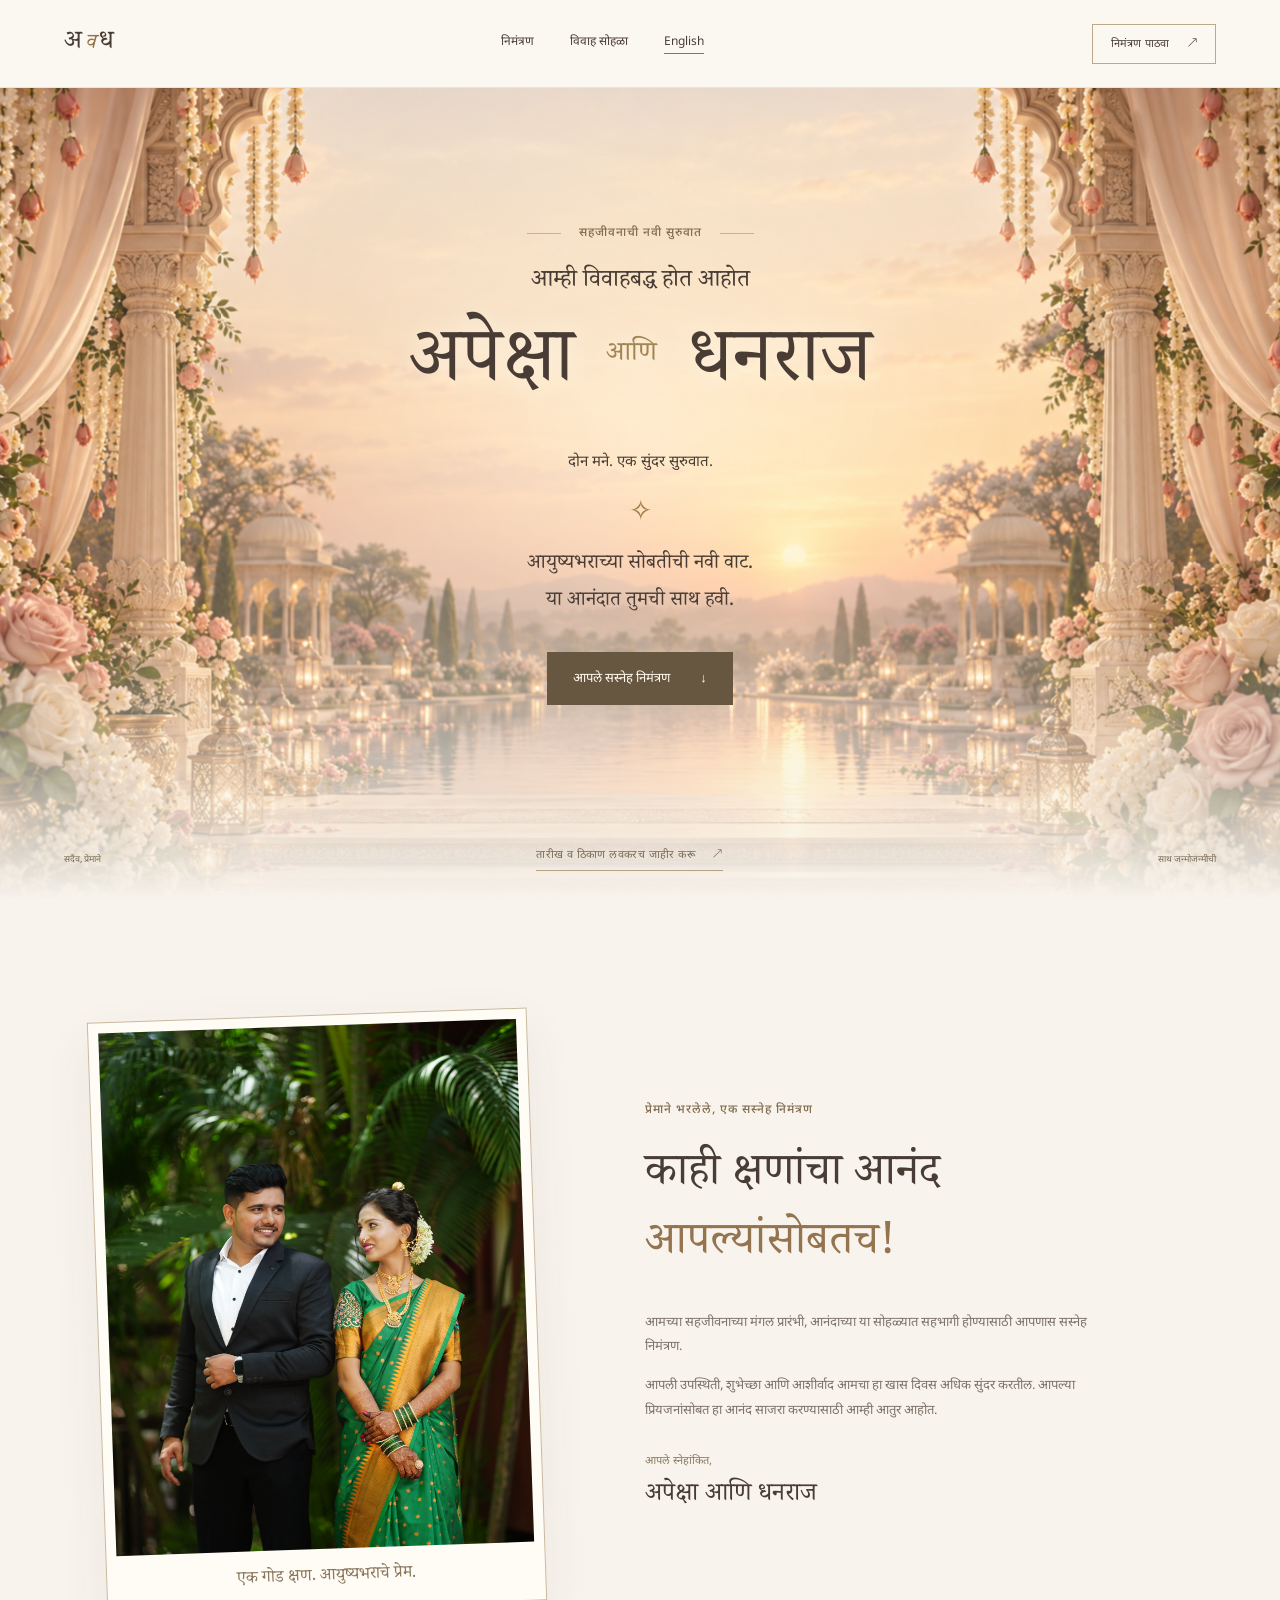
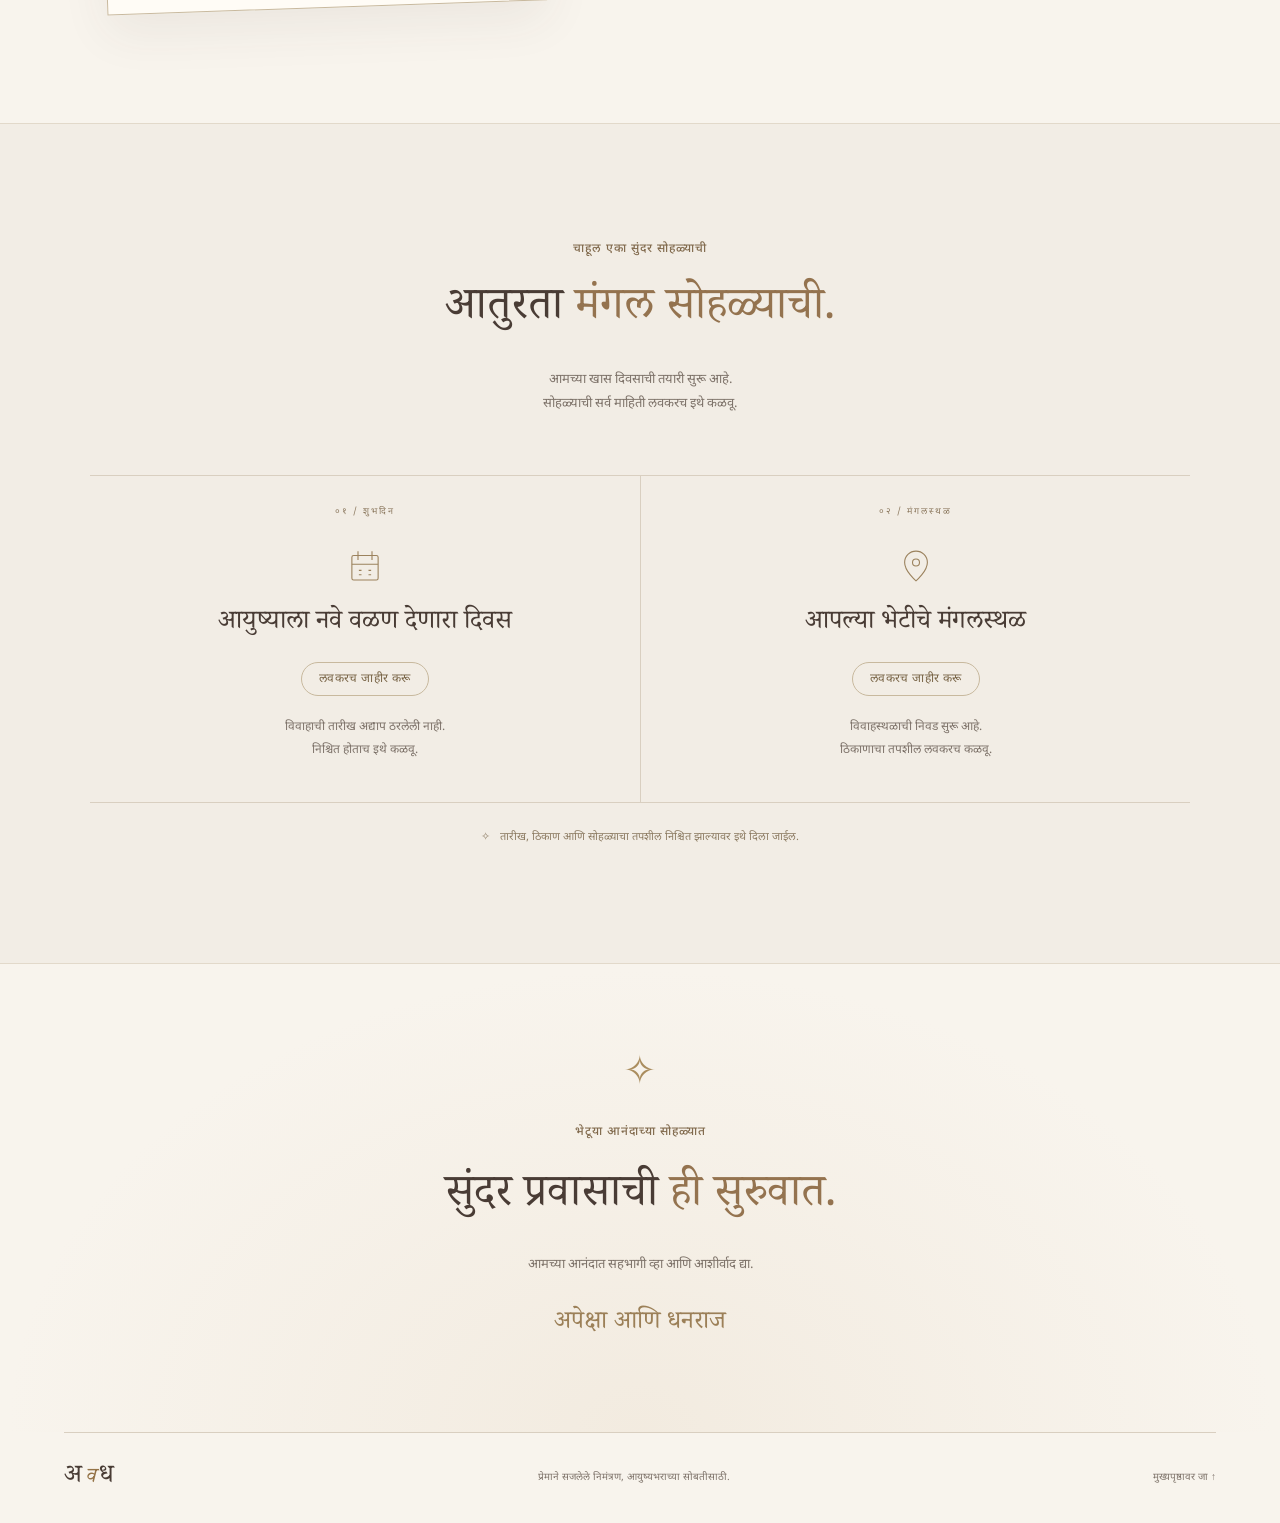
==== marathi.html @ e9253a12 "Add Marathi wedding invitation and language switching" ====
<!doctype html>
<html lang="mr">
<head>
  <meta charset="UTF-8">
  <meta name="viewport" content="width=device-width, initial-scale=1">
  <meta name="theme-color" content="#f7f2e9">
  <meta name="description" content="अपेक्षा आणि धनराज यांच्या विवाहाचे सस्नेह निमंत्रण. विवाहाची तारीख आणि ठिकाण लवकरच जाहीर करू.">
  <title>अपेक्षा आणि धनराज | शुभविवाह</title>
  <link rel="stylesheet" href="styles.css?v=marathi1">
  <script src="script.js?v=marathi1" defer></script>
</head>
<body>
  <header class="header">
    <a class="monogram" href="#home" aria-label="अपेक्षा आणि धनराज, मुख्यपृष्ठ">अ<span>व</span>ध</a>
    <nav aria-label="मुख्य पर्याय">
      <a href="#invitation">निमंत्रण</a>
      <a href="#celebration">विवाह सोहळा</a>
      <a class="language-link" href="index.html" lang="en" hreflang="en">English</a>
    </nav>
    <button class="share-button" id="share" type="button">निमंत्रण पाठवा <span aria-hidden="true">↗</span></button>
  </header>
  <main>
    <section class="hero" id="home" aria-labelledby="couple-names">
      <div class="hero-art" aria-hidden="true"></div>
      <div class="hero-wash" aria-hidden="true"></div>
      <div class="hero-copy">
        <p class="eyebrow"><span></span> सहजीवनाची नवी सुरुवात <span></span></p>
        <p class="intro">आम्ही विवाहबद्ध होत आहोत</p>
        <h1 id="couple-names">अपेक्षा <em>आणि</em> धनराज</h1>
        <p class="hero-message">दोन मने. एक सुंदर सुरुवात.</p>
        <div class="small-ornament" aria-hidden="true">✧</div>
        <p class="hero-note">आयुष्यभराच्या सोबतीची नवी वाट.<br>या आनंदात तुमची साथ हवी.</p>
        <a class="primary-button" href="#invitation">आपले सस्नेह निमंत्रण <span aria-hidden="true">↓</span></a>
      </div>
      <div class="hero-bottom">
        <span>सदैव, प्रेमाने</span>
        <a href="#celebration">तारीख व ठिकाण लवकरच जाहीर करू <span aria-hidden="true">↗</span></a>
        <span>साथ जन्मोजन्मीची</span>
      </div>
    </section>
    <section class="invitation section-pad" id="invitation" aria-labelledby="invitation-heading">
      <figure class="couple-photo"><img src="engagement-photo.jpg" alt="निसर्गाच्या सान्निध्यात साखरपुड्याच्या वेळी अपेक्षा आणि धनराज" width="6000" height="4000" loading="lazy" decoding="async"><figcaption>एक गोड क्षण. आयुष्यभराचे प्रेम.</figcaption></figure>
      <div class="invitation-copy">
        <p class="eyebrow">प्रेमाने भरलेले, एक सस्नेह निमंत्रण</p>
        <h2 id="invitation-heading">काही क्षणांचा आनंद<br><em>आपल्यांसोबतच!</em></h2>
        <p>आमच्या सहजीवनाच्या मंगल प्रारंभी, आनंदाच्या या सोहळ्यात सहभागी होण्यासाठी आपणास सस्नेह निमंत्रण.</p>
        <p>आपली उपस्थिती, शुभेच्छा आणि आशीर्वाद आमचा हा खास दिवस अधिक सुंदर करतील. आपल्या प्रियजनांसोबत हा आनंद साजरा करण्यासाठी आम्ही आतुर आहोत.</p>
        <p class="signature">आपले स्नेहांकित,<br><span>अपेक्षा आणि धनराज</span></p>
      </div>
    </section>
    <section class="celebration section-pad" id="celebration" aria-labelledby="celebration-heading">
      <p class="eyebrow">चाहूल एका सुंदर सोहळ्याची</p>
      <h2 id="celebration-heading">आतुरता <em>मंगल सोहळ्याची.</em></h2>
      <p class="section-lead">आमच्या खास दिवसाची तयारी सुरू आहे.<br>सोहळ्याची सर्व माहिती लवकरच इथे कळवू.</p>
      <div class="details">
        <article>
          <span class="detail-number">०१ / शुभदिन</span>
          <svg viewBox="0 0 48 48" fill="none" aria-hidden="true"><rect x="9" y="12" width="30" height="28" rx="2"/><path d="M16 7v10M32 7v10M9 22h30M17 29h3m8 0h3m-14 5h3m8 0h3"/></svg>
          <h3>आयुष्याला नवे वळण देणारा दिवस</h3>
          <span class="status">लवकरच जाहीर करू</span>
          <p>विवाहाची तारीख अद्याप ठरलेली नाही.<br>निश्चित होताच इथे कळवू.</p>
        </article>
        <article>
          <span class="detail-number">०२ / मंगलस्थळ</span>
          <svg viewBox="0 0 48 48" fill="none" aria-hidden="true"><path d="M37 20c0 10-13 21-13 21S11 30 11 20a13 13 0 1 1 26 0Z"/><circle cx="24" cy="20" r="4"/></svg>
          <h3>आपल्या भेटीचे मंगलस्थळ</h3>
          <span class="status">लवकरच जाहीर करू</span>
          <p>विवाहस्थळाची निवड सुरू आहे.<br>ठिकाणाचा तपशील लवकरच कळवू.</p>
        </article>
      </div>
      <p class="details-note"><span aria-hidden="true">✧</span> तारीख, ठिकाण आणि सोहळ्याचा तपशील निश्चित झाल्यावर इथे दिला जाईल.</p>
    </section>
    <section class="closing" aria-labelledby="closing-heading">
      <div aria-hidden="true" class="closing-ornament">✧</div>
      <p class="eyebrow">भेटूया आनंदाच्या सोहळ्यात</p>
      <h2 id="closing-heading">सुंदर प्रवासाची <em>ही सुरुवात.</em></h2>
      <p>आमच्या आनंदात सहभागी व्हा आणि आशीर्वाद द्या.</p>
      <span class="closing-names">अपेक्षा आणि धनराज</span>
    </section>
  </main>
  <footer><a class="monogram" href="#home" aria-label="वर जा">अ<span>व</span>ध</a><p>प्रेमाने सजलेले निमंत्रण, आयुष्यभराच्या सोबतीसाठी.</p><a href="#home">मुख्यपृष्ठावर जा ↑</a></footer>
  <div id="toast" class="toast" role="status" aria-live="polite"></div>
  <dialog id="share-dialog">
    <form method="dialog"><button class="dialog-close" aria-label="निमंत्रण पाठवण्याचा पर्याय बंद करा">×</button></form>
    <p class="eyebrow">आनंद वाटूया आपल्यांसोबत</p>
    <h2>आमच्या विवाहाचे निमंत्रण</h2>
    <p>आमच्या निमंत्रणाची लिंक कॉपी करा आणि हा आनंद आपल्या प्रियजनांसोबत वाटा.</p>
    <label for="share-url">निमंत्रणाची लिंक</label>
    <input id="share-url" readonly>
    <button id="copy-link" class="primary-button" type="button">निमंत्रणाची लिंक कॉपी करा</button>
    <p id="copy-status" role="status"></p>
  </dialog>
</body>
</html>
---- styles.css ----
@import url('https://fonts.googleapis.com/css2?family=Noto+Sans+Devanagari:wght@400;500;600&family=Noto+Serif+Devanagari:wght@400;500;600&display=swap');
@import url('https://fonts.googleapis.com/css2?family=Cormorant+Garamond:ital,wght@0,400;0,500;0,600;1,400;1,500&family=DM+Sans:wght@400;500;600&display=swap');
:root{--paper:#f8f4ed;--ink:#493c35;--muted:#7e736a;--gold:#947347;--line:#d9cfc0;--serif:"Cormorant Garamond",Georgia,serif;--sans:"DM Sans",Arial,sans-serif}
*{box-sizing:border-box}html{scroll-behavior:smooth;scroll-padding-top:80px}body{margin:0;background:var(--paper);color:var(--ink);font-family:var(--sans);font-size:14px}a{color:inherit;text-decoration:none}button,input{font:inherit}button,a{-webkit-tap-highlight-color:transparent}a:focus-visible,button:focus-visible,input:focus-visible{outline:2px solid var(--gold);outline-offset:6px}button{cursor:pointer}h1,h2,h3,p{margin:0}h1,h2,h3{font-family:var(--serif);font-weight:400}h2{font-size:clamp(40px,4.5vw,66px);line-height:1.04;letter-spacing:-1.5px}h2 em{font-weight:400;color:#94734f}.header{height:88px;padding:0 5%;display:flex;align-items:center;justify-content:space-between;border-bottom:1px solid #d5c5ae66;background:#fbf8f1}.monogram{font-family:var(--serif);font-size:30px;letter-spacing:-2px;white-space:nowrap}.monogram span{font-size:21px;padding:0 3px;color:var(--gold);font-style:italic}.header nav{display:flex;gap:36px;font-size:12px}.header nav a:hover,footer>a:last-child:hover{color:var(--gold)}.share-button{border:1px solid #bca98b;background:transparent;color:var(--ink);padding:12px 18px;font-size:11px;letter-spacing:.25px}.share-button span{margin-left:15px}.hero{min-height:720px;height:calc(100svh - 88px);max-height:1050px;position:relative;isolation:isolate;overflow:hidden;display:flex;align-items:center;justify-content:center;text-align:center}.hero-art{position:absolute;inset:-18px;background:#e9dfcc url("wedding-garden.png") center 53%/cover no-repeat;z-index:-3;transform:translate3d(var(--move-x,0px),var(--move-y,0px),0) scale(1.025);transition:transform 1.2s ease-out;will-change:transform}.hero-wash{position:absolute;inset:0;background:linear-gradient(180deg,#fff9e916 0%,#fff8e120 65%,#f8f4ed 100%),radial-gradient(ellipse at 50% 43%,#fff8e8a8 0%,#fff6e03b 40%,transparent 67%);z-index:-2}.hero-copy{position:relative;padding:20px 24px 95px;animation:arrive 1.6s both}.eyebrow{font-size:10px;letter-spacing:2.7px;font-weight:500;line-height:1.8;color:#816a4d}.hero .eyebrow{display:flex;align-items:center;justify-content:center;gap:18px}.hero .eyebrow span{width:34px;height:1px;background:#9c805f80}.intro{font-family:var(--serif);font-size:26px;font-style:italic;margin:30px 0 8px}.hero h1{font-size:clamp(66px,7.3vw,112px);line-height:1.05;letter-spacing:-4px;text-shadow:0 2px 25px #fff7e9}.hero h1 em{display:inline-block;font-size:.68em;color:#a28455;margin:0 5px;font-weight:400;vertical-align:8%}.hero-message{font-size:13px;letter-spacing:1.6px;margin-top:25px}.small-ornament{font-size:28px;color:#9c7b45;margin:22px 0 16px}.hero-note{font-family:var(--serif);font-size:22px;line-height:1.4}.primary-button{display:inline-flex;align-items:center;justify-content:center;gap:30px;background:#675640;color:#fffaf0;padding:17px 25px;margin-top:31px;border:1px solid #675640;font-size:11px;letter-spacing:1px;transition:background .2s,transform .2s}.primary-button:hover{background:#4d402f;transform:translateY(-2px)}.hero-bottom{position:absolute;bottom:29px;left:5%;right:5%;display:flex;align-items:center;justify-content:space-between;font-size:9px;letter-spacing:1.8px;color:#7c6c58}.hero-bottom>a{letter-spacing:.4px;font-size:11px;border-bottom:1px solid #b5a386;padding-bottom:8px}.hero-bottom>a span{margin-left:14px}.section-pad{padding:115px max(7%,calc((100vw - 1160px)/2))}.invitation{display:grid;grid-template-columns:1fr 1.2fr;gap:100px;align-items:center}.invitation-side{border:1px solid #b6a27c70;border-radius:200px 200px 4px 4px;position:relative;min-height:385px;max-width:360px;width:100%;display:flex;align-items:center;justify-content:center;font-family:var(--serif);font-size:130px;color:#a38455;background:radial-gradient(ellipse,#e9dfcd77,transparent 70%);box-shadow:inset 0 0 0 10px var(--paper),inset 0 0 0 11px #b6a27c40;transform:rotate(-4deg)}.invitation-side i{font-size:70px;margin:35px -7px 0;color:#c1a887}.invitation-side span:last-child{margin-top:85px}.invitation-copy h2{margin:21px 0 29px}.invitation-copy>p:not(.eyebrow):not(.signature){max-width:470px;font-size:13px;line-height:1.9;color:var(--muted);margin-top:14px}.signature{margin-top:27px;color:#8b785e;font-size:11px;line-height:2}.signature span{font-family:var(--serif);font-size:26px;font-style:italic;color:var(--ink)}.celebration{text-align:center;background:#eee8dd80;border-top:1px solid #e2d9ca;border-bottom:1px solid #e2d9ca}.celebration h2{margin:17px 0 21px}.section-lead{font-size:13px;line-height:1.9;color:var(--muted)}.details{display:grid;grid-template-columns:1fr 1fr;margin-top:58px;border-top:1px solid var(--line);border-bottom:1px solid var(--line)}.details article{padding:30px 20px 40px}.details article+article{border-left:1px solid var(--line)}.detail-number{display:block;font-size:9px;letter-spacing:2px;color:#8d7a60}.details svg{display:block;width:42px;height:42px;stroke:#9b825d;stroke-width:1.25;margin:27px auto 17px}.details h3{font-size:34px}.status{display:inline-block;border:1px solid #c8b99e;border-radius:30px;padding:8px 17px;margin:18px 0 20px;font-size:10px;letter-spacing:.4px;color:#786446}.details article p{font-size:12px;line-height:1.9;color:var(--muted)}.details-note{font-size:11px;line-height:1.8;color:#8e7d64;margin-top:25px}.details-note span{margin-right:7px}.closing{padding:83px 24px 88px;text-align:center;background:radial-gradient(ellipse at 50% 100%,#e7d9c555,transparent 70%)}.closing-ornament{font-size:40px;color:#aa8d5e;margin-bottom:22px}.closing h2{margin:21px 0 22px}.closing>p:not(.eyebrow){color:var(--muted);font-size:13px}.closing-names{display:block;font-family:var(--serif);font-size:32px;font-style:italic;color:#9c8058;margin-top:32px}footer{margin:0 5%;padding:25px 0;border-top:1px solid var(--line);display:flex;align-items:center;justify-content:space-between}footer p,footer>a:last-child{font-size:10px;color:var(--muted)}.toast{position:fixed;bottom:25px;left:50%;transform:translate(-50%,20px);opacity:0;pointer-events:none;padding:14px 22px;background:var(--ink);color:var(--paper);transition:.3s;z-index:5}.toast.visible{opacity:1;transform:translate(-50%,0)}dialog{width:calc(100% - 40px);max-width:480px;border:1px solid var(--line);padding:45px 35px;background:var(--paper);color:var(--ink);box-shadow:0 25px 100px #241b2833}dialog::backdrop{background:#31282188;backdrop-filter:blur(5px)}dialog h2{font-size:36px;margin:15px 0}dialog p:not(.eyebrow){font-size:12px;line-height:1.8;color:var(--muted)}dialog label{display:block;margin:25px 0 8px;font-size:11px}dialog input{padding:12px;width:100%;border:1px solid var(--line);background:#fffaf3;color:var(--ink);font-size:12px}dialog .primary-button{margin:15px 0}.dialog-close{position:absolute;top:10px;right:14px;font-size:26px;background:none;border:0;color:var(--ink)}@keyframes arrive{from{opacity:0;transform:translateY(16px)}to{opacity:1;transform:translateY(0)}}@media(min-width:1600px){.hero h1{font-size:120px}}
@media(max-width:800px){.header{height:74px;padding:0 6%}.header nav{gap:18px;font-size:10px}.share-button{padding:10px;font-size:10px}.share-button span{margin-left:5px}.hero{min-height:710px;height:calc(100svh - 74px)}.hero-art{background-position:50% 50%}.hero-copy{padding-bottom:80px}.hero h1{font-size:75px;letter-spacing:-2.5px;max-width:420px}.hero h1 em{display:block;font-size:42px;line-height:1.05;margin:5px 0}.hero .eyebrow{font-size:9px;letter-spacing:2px}.intro{font-size:23px;margin-top:25px}.hero-message{font-size:11px;letter-spacing:1px;margin-top:20px}.small-ornament{margin:17px 0 10px}.hero-note{font-size:20px}.hero-bottom{justify-content:center}.hero-bottom>span{display:none}.section-pad{padding:75px 8%}.invitation{gap:42px;grid-template-columns:.8fr 1.2fr}.invitation-side{font-size:85px;min-height:290px}.invitation-side i{font-size:45px}.invitation-copy h2{font-size:42px}.details h3{font-size:29px}}
@media(max-width:540px){.header nav a:first-child{display:none}.header nav{margin-left:auto;margin-right:20px}.share-button{font-size:0;border:0;padding:10px}.share-button span{font-size:22px;margin:0}.hero{min-height:745px;max-height:900px}.hero-copy{padding:10px 18px 75px}.hero h1{font-size:78px}.hero-art{background-position:center;background-size:auto 100%}.hero-wash{background:radial-gradient(ellipse at center,#fff8e8c9 10%,#fff6e066 55%,transparent 90%),linear-gradient(0deg,var(--paper),transparent 30%)}.hero .eyebrow span{width:18px}.hero .eyebrow{gap:9px;font-size:8px;letter-spacing:2px}.intro{margin-top:26px}.invitation{grid-template-columns:1fr;text-align:center;gap:40px}.invitation-side{min-height:230px;max-width:210px;margin:auto;font-size:85px}.invitation-side span:last-child{margin-top:55px}.invitation-copy h2{font-size:45px}.invitation-copy>p:not(.eyebrow):not(.signature){margin-left:auto;margin-right:auto}.details{grid-template-columns:1fr;margin-top:35px}.details article+article{border-left:0;border-top:1px solid var(--line)}.details article{padding:27px 0 35px}.details-note{font-size:10px}.celebration h2,.closing h2{font-size:44px}.closing{padding:65px 7%}footer{flex-wrap:wrap;gap:20px;justify-content:center;text-align:center}footer .monogram{display:none}footer>a:last-child{width:100%}}
@media(prefers-reduced-motion:reduce){html{scroll-behavior:auto}*,*::before,*::after{animation:none!important;transition:none!important}.hero-art{transform:none;will-change:auto}}


.couple-photo{margin:0;width:100%;max-width:440px;justify-self:center;padding:10px;border:1px solid #c8b99e;background:#fffcf6;box-shadow:0 18px 50px #493c3512;transform:rotate(-2deg)}.couple-photo img{display:block;width:100%;height:auto;aspect-ratio:4/5;object-fit:cover;object-position:50% 50%}.couple-photo figcaption{font-family:var(--serif);font-style:italic;font-size:19px;text-align:center;padding:15px 4px 6px;color:#8b785e}@media(max-width:800px){.invitation{gap:40px;grid-template-columns:1fr 1.1fr}}@media(max-width:640px){.invitation{grid-template-columns:1fr;text-align:center}.couple-photo{max-width:420px}.invitation-copy>p{margin-left:auto;margin-right:auto}}

.language-link{border-bottom:1px solid var(--gold);padding-bottom:3px;white-space:nowrap}html[lang="mr"]{--serif:"Noto Serif Devanagari",serif;--sans:"Noto Sans Devanagari",sans-serif}html[lang="mr"] h1,html[lang="mr"] h2,html[lang="mr"] h3{letter-spacing:0;line-height:1.55}html[lang="mr"] em,html[lang="mr"] .intro,html[lang="mr"] .signature span,html[lang="mr"] .closing-names,html[lang="mr"] .couple-photo figcaption{font-style:normal}html[lang="mr"] .eyebrow{letter-spacing:1px;font-size:12px}html[lang="mr"] .hero h1{font-size:clamp(48px,6vw,88px)}html[lang="mr"] .hero h1 em{font-size:.35em;vertical-align:middle;margin:0 12px}html[lang="mr"] .hero-copy{padding-top:35px}html[lang="mr"] .hero-note{font-size:20px;line-height:1.85}html[lang="mr"] .hero-message{letter-spacing:0;font-size:15px}html[lang="mr"] .intro{font-size:24px;margin-top:20px}html[lang="mr"] h2{font-size:clamp(30px,3.5vw,49px)}html[lang="mr"] .details h3{font-size:26px}html[lang="mr"] .signature span,html[lang="mr"] .closing-names{font-size:25px}html[lang="mr"] .couple-photo figcaption{font-size:17px}html[lang="mr"] .primary-button{font-size:13px;letter-spacing:0}html[lang="mr"] .monogram{font-size:26px;letter-spacing:0}html[lang="mr"] .hero-bottom{letter-spacing:0}html[lang="mr"] .status{font-size:12px}html[lang="mr"] dialog h2{font-size:28px}@media(max-width:800px){html[lang="mr"] .hero h1{font-size:58px}html[lang="mr"] .hero h1 em{font-size:23px;line-height:1.5;margin:0}html[lang="mr"] .hero{min-height:790px}html[lang="mr"] .hero-copy{padding-bottom:75px}}@media(max-width:540px){.header nav{gap:16px;margin-right:10px}.header nav .language-link{display:inline-block}html[lang="mr"] .hero h1{font-size:54px}html[lang="mr"] .hero .eyebrow{font-size:10px;letter-spacing:0}html[lang="mr"] .intro{font-size:20px}html[lang="mr"] .hero-note{font-size:18px}html[lang="mr"] .header nav{font-size:11px}html[lang="mr"] .hero-bottom>a{font-size:11px}html[lang="mr"] .invitation-copy h2{font-size:32px}html[lang="mr"] .details h3{font-size:24px}}
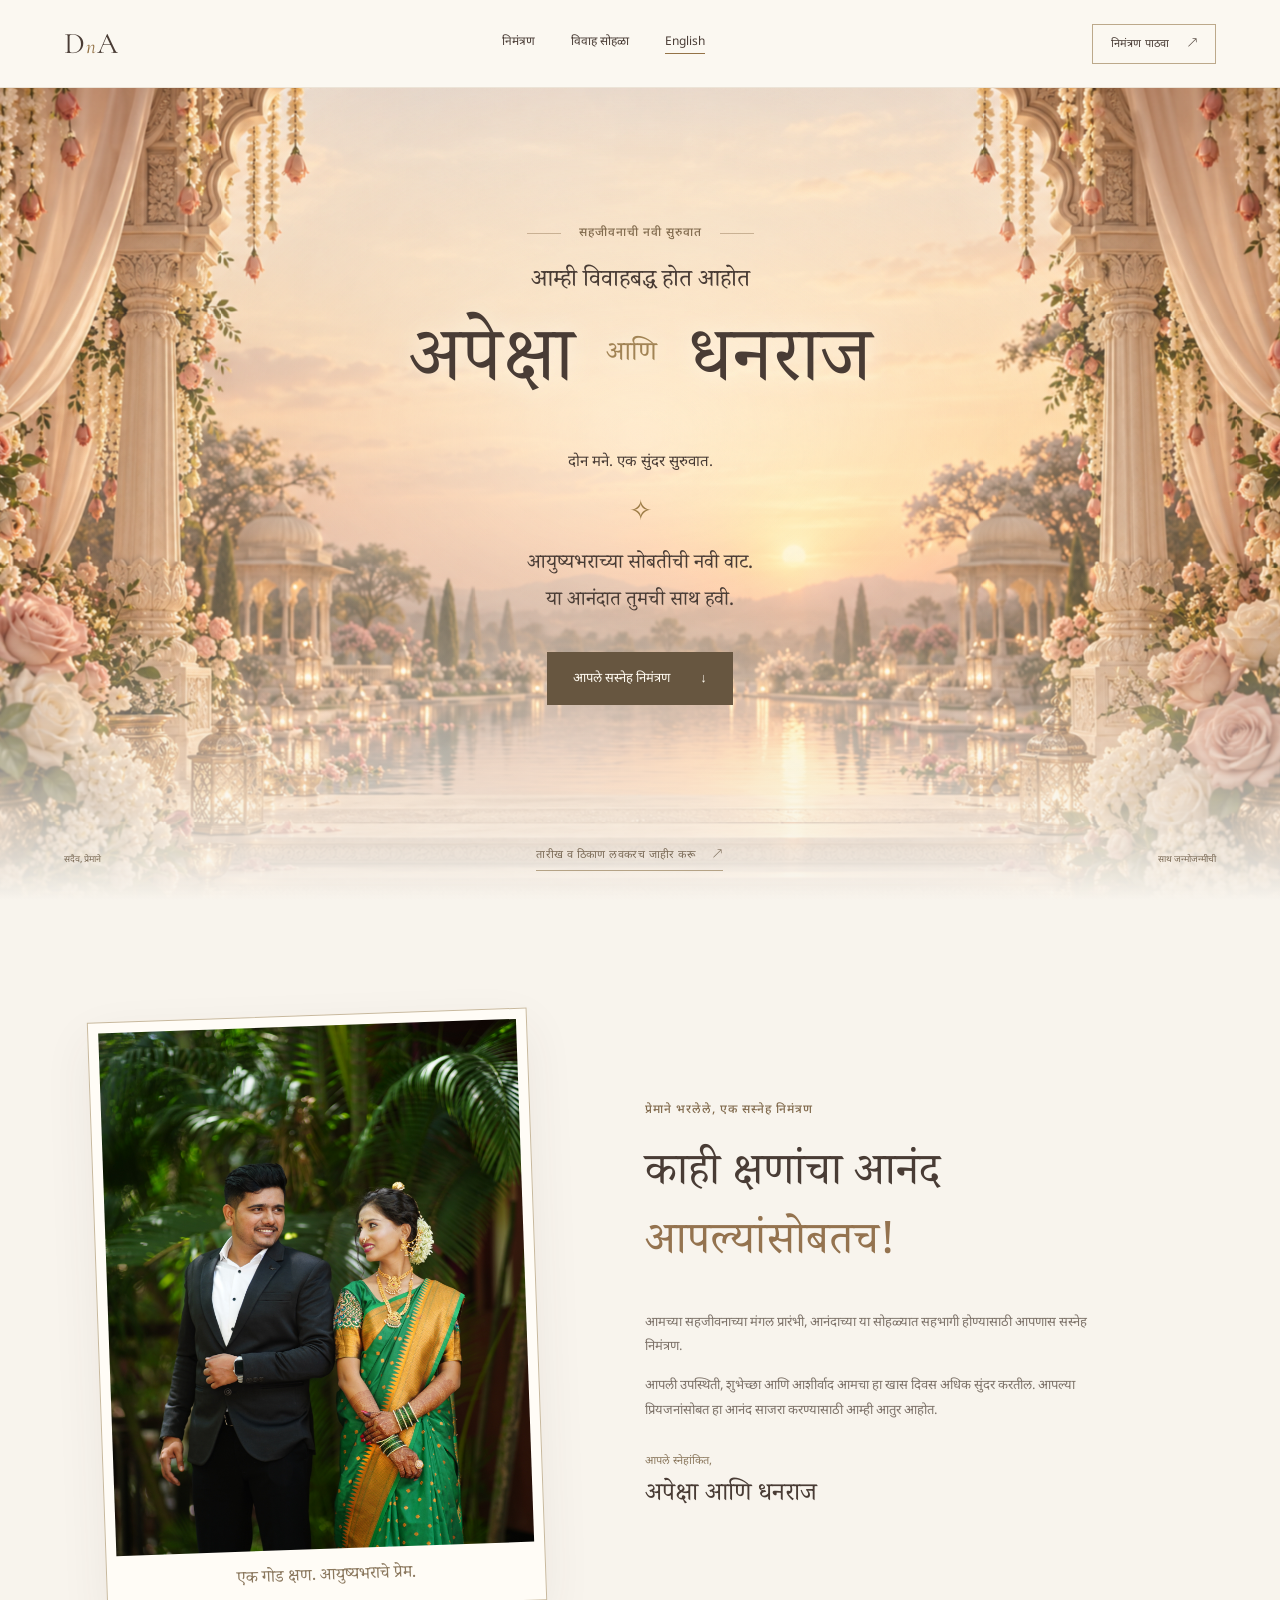
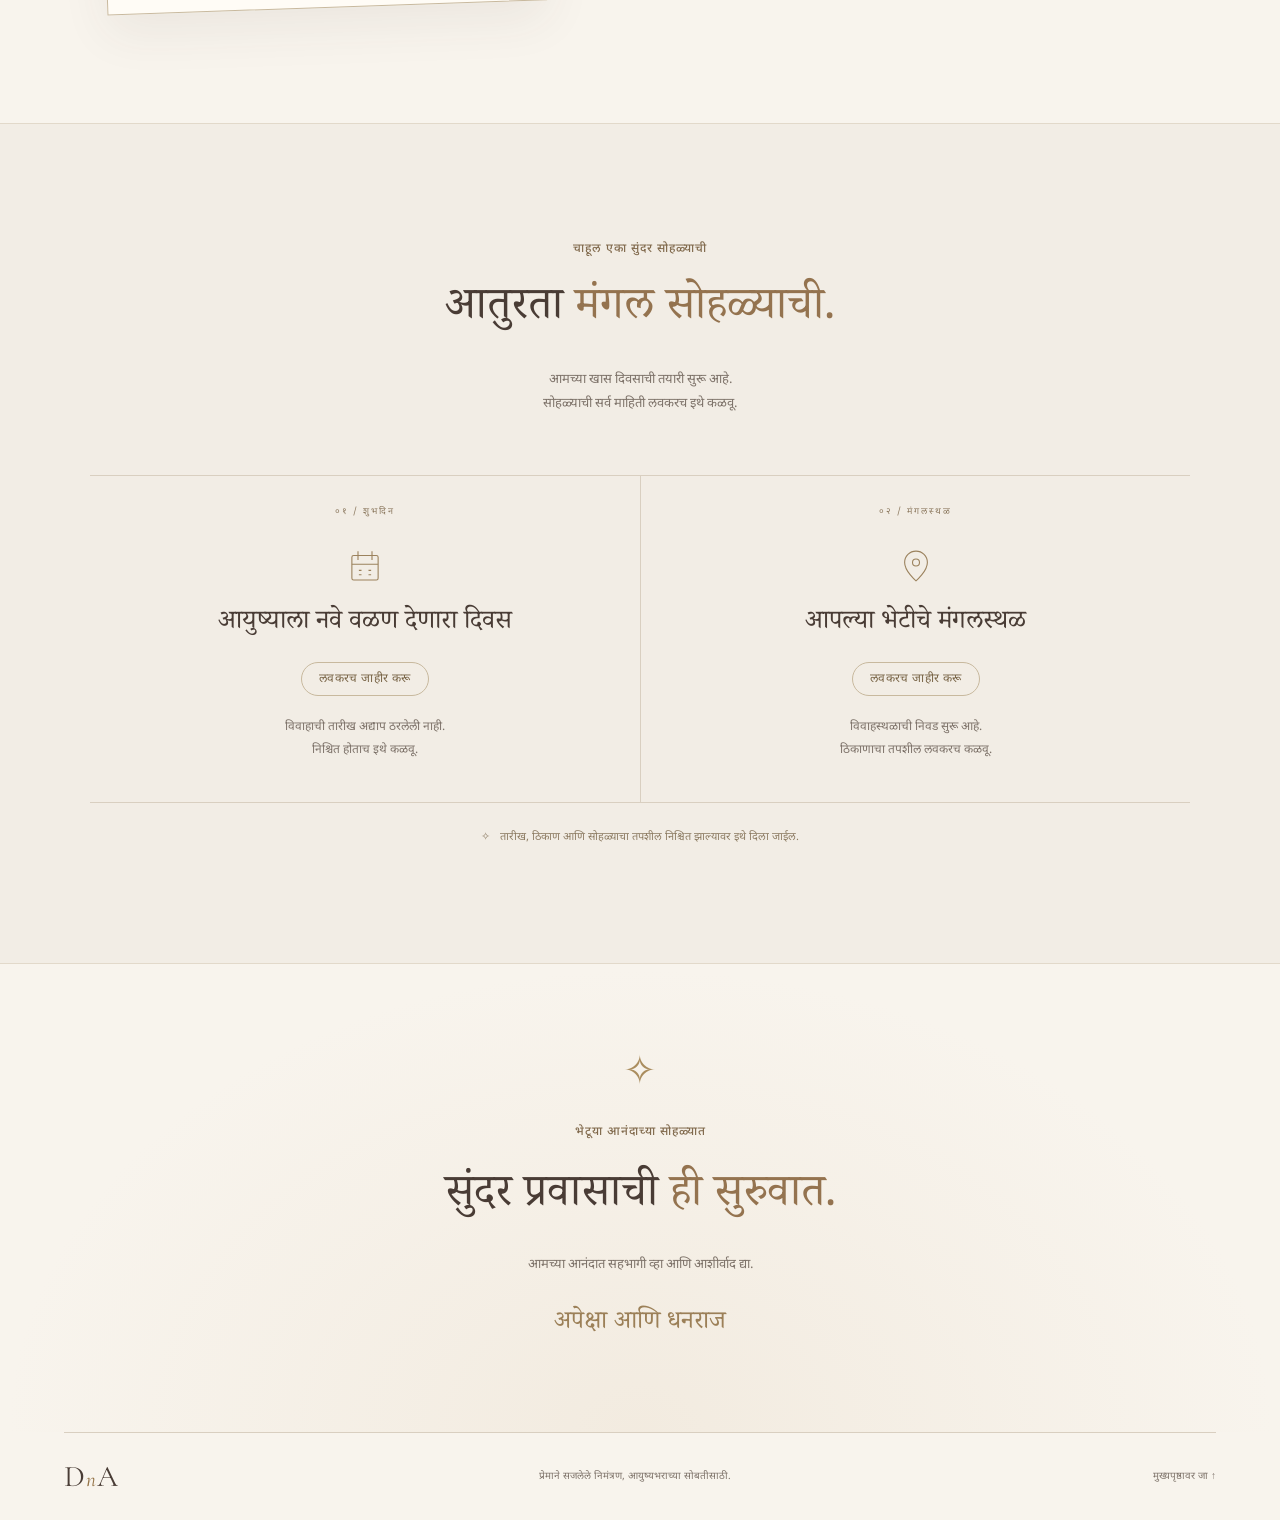
==== commit c6f3bea9: "Keep DnA logo unchanged across English and Marathi invitations" ====
--- a/marathi.html
+++ b/marathi.html
@@ -6,12 +6,12 @@
   <meta name="theme-color" content="#f7f2e9">
   <meta name="description" content="अपेक्षा आणि धनराज यांच्या विवाहाचे सस्नेह निमंत्रण. विवाहाची तारीख आणि ठिकाण लवकरच जाहीर करू.">
   <title>अपेक्षा आणि धनराज | शुभविवाह</title>
-  <link rel="stylesheet" href="styles.css?v=marathi1">
+  <link rel="stylesheet" href="styles.css?v=dna1">
   <script src="script.js?v=marathi1" defer></script>
 </head>
 <body>
   <header class="header">
-    <a class="monogram" href="#home" aria-label="अपेक्षा आणि धनराज, मुख्यपृष्ठ">अ<span>व</span>ध</a>
+    <a class="monogram" href="#home" aria-label="अपेक्षा आणि धनराज, मुख्यपृष्ठ">D<span>n</span>A</a>
     <nav aria-label="मुख्य पर्याय">
       <a href="#invitation">निमंत्रण</a>
       <a href="#celebration">विवाह सोहळा</a>
@@ -78,7 +78,7 @@
       <span class="closing-names">अपेक्षा आणि धनराज</span>
     </section>
   </main>
-  <footer><a class="monogram" href="#home" aria-label="वर जा">अ<span>व</span>ध</a><p>प्रेमाने सजलेले निमंत्रण, आयुष्यभराच्या सोबतीसाठी.</p><a href="#home">मुख्यपृष्ठावर जा ↑</a></footer>
+  <footer><a class="monogram" href="#home" aria-label="वर जा">D<span>n</span>A</a><p>प्रेमाने सजलेले निमंत्रण, आयुष्यभराच्या सोबतीसाठी.</p><a href="#home">मुख्यपृष्ठावर जा ↑</a></footer>
   <div id="toast" class="toast" role="status" aria-live="polite"></div>
   <dialog id="share-dialog">
     <form method="dialog"><button class="dialog-close" aria-label="निमंत्रण पाठवण्याचा पर्याय बंद करा">×</button></form>
@@ -93,3 +93,4 @@
 </body>
 </html>
 
+
--- a/styles.css
+++ b/styles.css
@@ -1,7 +1,7 @@
 @import url('https://fonts.googleapis.com/css2?family=Noto+Sans+Devanagari:wght@400;500;600&family=Noto+Serif+Devanagari:wght@400;500;600&display=swap');
 @import url('https://fonts.googleapis.com/css2?family=Cormorant+Garamond:ital,wght@0,400;0,500;0,600;1,400;1,500&family=DM+Sans:wght@400;500;600&display=swap');
 :root{--paper:#f8f4ed;--ink:#493c35;--muted:#7e736a;--gold:#947347;--line:#d9cfc0;--serif:"Cormorant Garamond",Georgia,serif;--sans:"DM Sans",Arial,sans-serif}
-*{box-sizing:border-box}html{scroll-behavior:smooth;scroll-padding-top:80px}body{margin:0;background:var(--paper);color:var(--ink);font-family:var(--sans);font-size:14px}a{color:inherit;text-decoration:none}button,input{font:inherit}button,a{-webkit-tap-highlight-color:transparent}a:focus-visible,button:focus-visible,input:focus-visible{outline:2px solid var(--gold);outline-offset:6px}button{cursor:pointer}h1,h2,h3,p{margin:0}h1,h2,h3{font-family:var(--serif);font-weight:400}h2{font-size:clamp(40px,4.5vw,66px);line-height:1.04;letter-spacing:-1.5px}h2 em{font-weight:400;color:#94734f}.header{height:88px;padding:0 5%;display:flex;align-items:center;justify-content:space-between;border-bottom:1px solid #d5c5ae66;background:#fbf8f1}.monogram{font-family:var(--serif);font-size:30px;letter-spacing:-2px;white-space:nowrap}.monogram span{font-size:21px;padding:0 3px;color:var(--gold);font-style:italic}.header nav{display:flex;gap:36px;font-size:12px}.header nav a:hover,footer>a:last-child:hover{color:var(--gold)}.share-button{border:1px solid #bca98b;background:transparent;color:var(--ink);padding:12px 18px;font-size:11px;letter-spacing:.25px}.share-button span{margin-left:15px}.hero{min-height:720px;height:calc(100svh - 88px);max-height:1050px;position:relative;isolation:isolate;overflow:hidden;display:flex;align-items:center;justify-content:center;text-align:center}.hero-art{position:absolute;inset:-18px;background:#e9dfcc url("wedding-garden.png") center 53%/cover no-repeat;z-index:-3;transform:translate3d(var(--move-x,0px),var(--move-y,0px),0) scale(1.025);transition:transform 1.2s ease-out;will-change:transform}.hero-wash{position:absolute;inset:0;background:linear-gradient(180deg,#fff9e916 0%,#fff8e120 65%,#f8f4ed 100%),radial-gradient(ellipse at 50% 43%,#fff8e8a8 0%,#fff6e03b 40%,transparent 67%);z-index:-2}.hero-copy{position:relative;padding:20px 24px 95px;animation:arrive 1.6s both}.eyebrow{font-size:10px;letter-spacing:2.7px;font-weight:500;line-height:1.8;color:#816a4d}.hero .eyebrow{display:flex;align-items:center;justify-content:center;gap:18px}.hero .eyebrow span{width:34px;height:1px;background:#9c805f80}.intro{font-family:var(--serif);font-size:26px;font-style:italic;margin:30px 0 8px}.hero h1{font-size:clamp(66px,7.3vw,112px);line-height:1.05;letter-spacing:-4px;text-shadow:0 2px 25px #fff7e9}.hero h1 em{display:inline-block;font-size:.68em;color:#a28455;margin:0 5px;font-weight:400;vertical-align:8%}.hero-message{font-size:13px;letter-spacing:1.6px;margin-top:25px}.small-ornament{font-size:28px;color:#9c7b45;margin:22px 0 16px}.hero-note{font-family:var(--serif);font-size:22px;line-height:1.4}.primary-button{display:inline-flex;align-items:center;justify-content:center;gap:30px;background:#675640;color:#fffaf0;padding:17px 25px;margin-top:31px;border:1px solid #675640;font-size:11px;letter-spacing:1px;transition:background .2s,transform .2s}.primary-button:hover{background:#4d402f;transform:translateY(-2px)}.hero-bottom{position:absolute;bottom:29px;left:5%;right:5%;display:flex;align-items:center;justify-content:space-between;font-size:9px;letter-spacing:1.8px;color:#7c6c58}.hero-bottom>a{letter-spacing:.4px;font-size:11px;border-bottom:1px solid #b5a386;padding-bottom:8px}.hero-bottom>a span{margin-left:14px}.section-pad{padding:115px max(7%,calc((100vw - 1160px)/2))}.invitation{display:grid;grid-template-columns:1fr 1.2fr;gap:100px;align-items:center}.invitation-side{border:1px solid #b6a27c70;border-radius:200px 200px 4px 4px;position:relative;min-height:385px;max-width:360px;width:100%;display:flex;align-items:center;justify-content:center;font-family:var(--serif);font-size:130px;color:#a38455;background:radial-gradient(ellipse,#e9dfcd77,transparent 70%);box-shadow:inset 0 0 0 10px var(--paper),inset 0 0 0 11px #b6a27c40;transform:rotate(-4deg)}.invitation-side i{font-size:70px;margin:35px -7px 0;color:#c1a887}.invitation-side span:last-child{margin-top:85px}.invitation-copy h2{margin:21px 0 29px}.invitation-copy>p:not(.eyebrow):not(.signature){max-width:470px;font-size:13px;line-height:1.9;color:var(--muted);margin-top:14px}.signature{margin-top:27px;color:#8b785e;font-size:11px;line-height:2}.signature span{font-family:var(--serif);font-size:26px;font-style:italic;color:var(--ink)}.celebration{text-align:center;background:#eee8dd80;border-top:1px solid #e2d9ca;border-bottom:1px solid #e2d9ca}.celebration h2{margin:17px 0 21px}.section-lead{font-size:13px;line-height:1.9;color:var(--muted)}.details{display:grid;grid-template-columns:1fr 1fr;margin-top:58px;border-top:1px solid var(--line);border-bottom:1px solid var(--line)}.details article{padding:30px 20px 40px}.details article+article{border-left:1px solid var(--line)}.detail-number{display:block;font-size:9px;letter-spacing:2px;color:#8d7a60}.details svg{display:block;width:42px;height:42px;stroke:#9b825d;stroke-width:1.25;margin:27px auto 17px}.details h3{font-size:34px}.status{display:inline-block;border:1px solid #c8b99e;border-radius:30px;padding:8px 17px;margin:18px 0 20px;font-size:10px;letter-spacing:.4px;color:#786446}.details article p{font-size:12px;line-height:1.9;color:var(--muted)}.details-note{font-size:11px;line-height:1.8;color:#8e7d64;margin-top:25px}.details-note span{margin-right:7px}.closing{padding:83px 24px 88px;text-align:center;background:radial-gradient(ellipse at 50% 100%,#e7d9c555,transparent 70%)}.closing-ornament{font-size:40px;color:#aa8d5e;margin-bottom:22px}.closing h2{margin:21px 0 22px}.closing>p:not(.eyebrow){color:var(--muted);font-size:13px}.closing-names{display:block;font-family:var(--serif);font-size:32px;font-style:italic;color:#9c8058;margin-top:32px}footer{margin:0 5%;padding:25px 0;border-top:1px solid var(--line);display:flex;align-items:center;justify-content:space-between}footer p,footer>a:last-child{font-size:10px;color:var(--muted)}.toast{position:fixed;bottom:25px;left:50%;transform:translate(-50%,20px);opacity:0;pointer-events:none;padding:14px 22px;background:var(--ink);color:var(--paper);transition:.3s;z-index:5}.toast.visible{opacity:1;transform:translate(-50%,0)}dialog{width:calc(100% - 40px);max-width:480px;border:1px solid var(--line);padding:45px 35px;background:var(--paper);color:var(--ink);box-shadow:0 25px 100px #241b2833}dialog::backdrop{background:#31282188;backdrop-filter:blur(5px)}dialog h2{font-size:36px;margin:15px 0}dialog p:not(.eyebrow){font-size:12px;line-height:1.8;color:var(--muted)}dialog label{display:block;margin:25px 0 8px;font-size:11px}dialog input{padding:12px;width:100%;border:1px solid var(--line);background:#fffaf3;color:var(--ink);font-size:12px}dialog .primary-button{margin:15px 0}.dialog-close{position:absolute;top:10px;right:14px;font-size:26px;background:none;border:0;color:var(--ink)}@keyframes arrive{from{opacity:0;transform:translateY(16px)}to{opacity:1;transform:translateY(0)}}@media(min-width:1600px){.hero h1{font-size:120px}}
+*{box-sizing:border-box}html{scroll-behavior:smooth;scroll-padding-top:80px}body{margin:0;background:var(--paper);color:var(--ink);font-family:var(--sans);font-size:14px}a{color:inherit;text-decoration:none}button,input{font:inherit}button,a{-webkit-tap-highlight-color:transparent}a:focus-visible,button:focus-visible,input:focus-visible{outline:2px solid var(--gold);outline-offset:6px}button{cursor:pointer}h1,h2,h3,p{margin:0}h1,h2,h3{font-family:var(--serif);font-weight:400}h2{font-size:clamp(40px,4.5vw,66px);line-height:1.04;letter-spacing:-1.5px}h2 em{font-weight:400;color:#94734f}.header{height:88px;padding:0 5%;display:flex;align-items:center;justify-content:space-between;border-bottom:1px solid #d5c5ae66;background:#fbf8f1}.monogram{font-family:"Cormorant Garamond",Georgia,serif;font-size:30px;letter-spacing:-2px;white-space:nowrap}.monogram span{font-size:21px;padding:0 3px;color:var(--gold);font-style:italic}.header nav{display:flex;gap:36px;font-size:12px}.header nav a:hover,footer>a:last-child:hover{color:var(--gold)}.share-button{border:1px solid #bca98b;background:transparent;color:var(--ink);padding:12px 18px;font-size:11px;letter-spacing:.25px}.share-button span{margin-left:15px}.hero{min-height:720px;height:calc(100svh - 88px);max-height:1050px;position:relative;isolation:isolate;overflow:hidden;display:flex;align-items:center;justify-content:center;text-align:center}.hero-art{position:absolute;inset:-18px;background:#e9dfcc url("wedding-garden.png") center 53%/cover no-repeat;z-index:-3;transform:translate3d(var(--move-x,0px),var(--move-y,0px),0) scale(1.025);transition:transform 1.2s ease-out;will-change:transform}.hero-wash{position:absolute;inset:0;background:linear-gradient(180deg,#fff9e916 0%,#fff8e120 65%,#f8f4ed 100%),radial-gradient(ellipse at 50% 43%,#fff8e8a8 0%,#fff6e03b 40%,transparent 67%);z-index:-2}.hero-copy{position:relative;padding:20px 24px 95px;animation:arrive 1.6s both}.eyebrow{font-size:10px;letter-spacing:2.7px;font-weight:500;line-height:1.8;color:#816a4d}.hero .eyebrow{display:flex;align-items:center;justify-content:center;gap:18px}.hero .eyebrow span{width:34px;height:1px;background:#9c805f80}.intro{font-family:var(--serif);font-size:26px;font-style:italic;margin:30px 0 8px}.hero h1{font-size:clamp(66px,7.3vw,112px);line-height:1.05;letter-spacing:-4px;text-shadow:0 2px 25px #fff7e9}.hero h1 em{display:inline-block;font-size:.68em;color:#a28455;margin:0 5px;font-weight:400;vertical-align:8%}.hero-message{font-size:13px;letter-spacing:1.6px;margin-top:25px}.small-ornament{font-size:28px;color:#9c7b45;margin:22px 0 16px}.hero-note{font-family:var(--serif);font-size:22px;line-height:1.4}.primary-button{display:inline-flex;align-items:center;justify-content:center;gap:30px;background:#675640;color:#fffaf0;padding:17px 25px;margin-top:31px;border:1px solid #675640;font-size:11px;letter-spacing:1px;transition:background .2s,transform .2s}.primary-button:hover{background:#4d402f;transform:translateY(-2px)}.hero-bottom{position:absolute;bottom:29px;left:5%;right:5%;display:flex;align-items:center;justify-content:space-between;font-size:9px;letter-spacing:1.8px;color:#7c6c58}.hero-bottom>a{letter-spacing:.4px;font-size:11px;border-bottom:1px solid #b5a386;padding-bottom:8px}.hero-bottom>a span{margin-left:14px}.section-pad{padding:115px max(7%,calc((100vw - 1160px)/2))}.invitation{display:grid;grid-template-columns:1fr 1.2fr;gap:100px;align-items:center}.invitation-side{border:1px solid #b6a27c70;border-radius:200px 200px 4px 4px;position:relative;min-height:385px;max-width:360px;width:100%;display:flex;align-items:center;justify-content:center;font-family:var(--serif);font-size:130px;color:#a38455;background:radial-gradient(ellipse,#e9dfcd77,transparent 70%);box-shadow:inset 0 0 0 10px var(--paper),inset 0 0 0 11px #b6a27c40;transform:rotate(-4deg)}.invitation-side i{font-size:70px;margin:35px -7px 0;color:#c1a887}.invitation-side span:last-child{margin-top:85px}.invitation-copy h2{margin:21px 0 29px}.invitation-copy>p:not(.eyebrow):not(.signature){max-width:470px;font-size:13px;line-height:1.9;color:var(--muted);margin-top:14px}.signature{margin-top:27px;color:#8b785e;font-size:11px;line-height:2}.signature span{font-family:var(--serif);font-size:26px;font-style:italic;color:var(--ink)}.celebration{text-align:center;background:#eee8dd80;border-top:1px solid #e2d9ca;border-bottom:1px solid #e2d9ca}.celebration h2{margin:17px 0 21px}.section-lead{font-size:13px;line-height:1.9;color:var(--muted)}.details{display:grid;grid-template-columns:1fr 1fr;margin-top:58px;border-top:1px solid var(--line);border-bottom:1px solid var(--line)}.details article{padding:30px 20px 40px}.details article+article{border-left:1px solid var(--line)}.detail-number{display:block;font-size:9px;letter-spacing:2px;color:#8d7a60}.details svg{display:block;width:42px;height:42px;stroke:#9b825d;stroke-width:1.25;margin:27px auto 17px}.details h3{font-size:34px}.status{display:inline-block;border:1px solid #c8b99e;border-radius:30px;padding:8px 17px;margin:18px 0 20px;font-size:10px;letter-spacing:.4px;color:#786446}.details article p{font-size:12px;line-height:1.9;color:var(--muted)}.details-note{font-size:11px;line-height:1.8;color:#8e7d64;margin-top:25px}.details-note span{margin-right:7px}.closing{padding:83px 24px 88px;text-align:center;background:radial-gradient(ellipse at 50% 100%,#e7d9c555,transparent 70%)}.closing-ornament{font-size:40px;color:#aa8d5e;margin-bottom:22px}.closing h2{margin:21px 0 22px}.closing>p:not(.eyebrow){color:var(--muted);font-size:13px}.closing-names{display:block;font-family:var(--serif);font-size:32px;font-style:italic;color:#9c8058;margin-top:32px}footer{margin:0 5%;padding:25px 0;border-top:1px solid var(--line);display:flex;align-items:center;justify-content:space-between}footer p,footer>a:last-child{font-size:10px;color:var(--muted)}.toast{position:fixed;bottom:25px;left:50%;transform:translate(-50%,20px);opacity:0;pointer-events:none;padding:14px 22px;background:var(--ink);color:var(--paper);transition:.3s;z-index:5}.toast.visible{opacity:1;transform:translate(-50%,0)}dialog{width:calc(100% - 40px);max-width:480px;border:1px solid var(--line);padding:45px 35px;background:var(--paper);color:var(--ink);box-shadow:0 25px 100px #241b2833}dialog::backdrop{background:#31282188;backdrop-filter:blur(5px)}dialog h2{font-size:36px;margin:15px 0}dialog p:not(.eyebrow){font-size:12px;line-height:1.8;color:var(--muted)}dialog label{display:block;margin:25px 0 8px;font-size:11px}dialog input{padding:12px;width:100%;border:1px solid var(--line);background:#fffaf3;color:var(--ink);font-size:12px}dialog .primary-button{margin:15px 0}.dialog-close{position:absolute;top:10px;right:14px;font-size:26px;background:none;border:0;color:var(--ink)}@keyframes arrive{from{opacity:0;transform:translateY(16px)}to{opacity:1;transform:translateY(0)}}@media(min-width:1600px){.hero h1{font-size:120px}}
 @media(max-width:800px){.header{height:74px;padding:0 6%}.header nav{gap:18px;font-size:10px}.share-button{padding:10px;font-size:10px}.share-button span{margin-left:5px}.hero{min-height:710px;height:calc(100svh - 74px)}.hero-art{background-position:50% 50%}.hero-copy{padding-bottom:80px}.hero h1{font-size:75px;letter-spacing:-2.5px;max-width:420px}.hero h1 em{display:block;font-size:42px;line-height:1.05;margin:5px 0}.hero .eyebrow{font-size:9px;letter-spacing:2px}.intro{font-size:23px;margin-top:25px}.hero-message{font-size:11px;letter-spacing:1px;margin-top:20px}.small-ornament{margin:17px 0 10px}.hero-note{font-size:20px}.hero-bottom{justify-content:center}.hero-bottom>span{display:none}.section-pad{padding:75px 8%}.invitation{gap:42px;grid-template-columns:.8fr 1.2fr}.invitation-side{font-size:85px;min-height:290px}.invitation-side i{font-size:45px}.invitation-copy h2{font-size:42px}.details h3{font-size:29px}}
 @media(max-width:540px){.header nav a:first-child{display:none}.header nav{margin-left:auto;margin-right:20px}.share-button{font-size:0;border:0;padding:10px}.share-button span{font-size:22px;margin:0}.hero{min-height:745px;max-height:900px}.hero-copy{padding:10px 18px 75px}.hero h1{font-size:78px}.hero-art{background-position:center;background-size:auto 100%}.hero-wash{background:radial-gradient(ellipse at center,#fff8e8c9 10%,#fff6e066 55%,transparent 90%),linear-gradient(0deg,var(--paper),transparent 30%)}.hero .eyebrow span{width:18px}.hero .eyebrow{gap:9px;font-size:8px;letter-spacing:2px}.intro{margin-top:26px}.invitation{grid-template-columns:1fr;text-align:center;gap:40px}.invitation-side{min-height:230px;max-width:210px;margin:auto;font-size:85px}.invitation-side span:last-child{margin-top:55px}.invitation-copy h2{font-size:45px}.invitation-copy>p:not(.eyebrow):not(.signature){margin-left:auto;margin-right:auto}.details{grid-template-columns:1fr;margin-top:35px}.details article+article{border-left:0;border-top:1px solid var(--line)}.details article{padding:27px 0 35px}.details-note{font-size:10px}.celebration h2,.closing h2{font-size:44px}.closing{padding:65px 7%}footer{flex-wrap:wrap;gap:20px;justify-content:center;text-align:center}footer .monogram{display:none}footer>a:last-child{width:100%}}
 @media(prefers-reduced-motion:reduce){html{scroll-behavior:auto}*,*::before,*::after{animation:none!important;transition:none!important}.hero-art{transform:none;will-change:auto}}
@@ -9,4 +9,5 @@
 
 .couple-photo{margin:0;width:100%;max-width:440px;justify-self:center;padding:10px;border:1px solid #c8b99e;background:#fffcf6;box-shadow:0 18px 50px #493c3512;transform:rotate(-2deg)}.couple-photo img{display:block;width:100%;height:auto;aspect-ratio:4/5;object-fit:cover;object-position:50% 50%}.couple-photo figcaption{font-family:var(--serif);font-style:italic;font-size:19px;text-align:center;padding:15px 4px 6px;color:#8b785e}@media(max-width:800px){.invitation{gap:40px;grid-template-columns:1fr 1.1fr}}@media(max-width:640px){.invitation{grid-template-columns:1fr;text-align:center}.couple-photo{max-width:420px}.invitation-copy>p{margin-left:auto;margin-right:auto}}
 
-.language-link{border-bottom:1px solid var(--gold);padding-bottom:3px;white-space:nowrap}html[lang="mr"]{--serif:"Noto Serif Devanagari",serif;--sans:"Noto Sans Devanagari",sans-serif}html[lang="mr"] h1,html[lang="mr"] h2,html[lang="mr"] h3{letter-spacing:0;line-height:1.55}html[lang="mr"] em,html[lang="mr"] .intro,html[lang="mr"] .signature span,html[lang="mr"] .closing-names,html[lang="mr"] .couple-photo figcaption{font-style:normal}html[lang="mr"] .eyebrow{letter-spacing:1px;font-size:12px}html[lang="mr"] .hero h1{font-size:clamp(48px,6vw,88px)}html[lang="mr"] .hero h1 em{font-size:.35em;vertical-align:middle;margin:0 12px}html[lang="mr"] .hero-copy{padding-top:35px}html[lang="mr"] .hero-note{font-size:20px;line-height:1.85}html[lang="mr"] .hero-message{letter-spacing:0;font-size:15px}html[lang="mr"] .intro{font-size:24px;margin-top:20px}html[lang="mr"] h2{font-size:clamp(30px,3.5vw,49px)}html[lang="mr"] .details h3{font-size:26px}html[lang="mr"] .signature span,html[lang="mr"] .closing-names{font-size:25px}html[lang="mr"] .couple-photo figcaption{font-size:17px}html[lang="mr"] .primary-button{font-size:13px;letter-spacing:0}html[lang="mr"] .monogram{font-size:26px;letter-spacing:0}html[lang="mr"] .hero-bottom{letter-spacing:0}html[lang="mr"] .status{font-size:12px}html[lang="mr"] dialog h2{font-size:28px}@media(max-width:800px){html[lang="mr"] .hero h1{font-size:58px}html[lang="mr"] .hero h1 em{font-size:23px;line-height:1.5;margin:0}html[lang="mr"] .hero{min-height:790px}html[lang="mr"] .hero-copy{padding-bottom:75px}}@media(max-width:540px){.header nav{gap:16px;margin-right:10px}.header nav .language-link{display:inline-block}html[lang="mr"] .hero h1{font-size:54px}html[lang="mr"] .hero .eyebrow{font-size:10px;letter-spacing:0}html[lang="mr"] .intro{font-size:20px}html[lang="mr"] .hero-note{font-size:18px}html[lang="mr"] .header nav{font-size:11px}html[lang="mr"] .hero-bottom>a{font-size:11px}html[lang="mr"] .invitation-copy h2{font-size:32px}html[lang="mr"] .details h3{font-size:24px}}
+.language-link{border-bottom:1px solid var(--gold);padding-bottom:3px;white-space:nowrap}html[lang="mr"]{--serif:"Noto Serif Devanagari",serif;--sans:"Noto Sans Devanagari",sans-serif}html[lang="mr"] h1,html[lang="mr"] h2,html[lang="mr"] h3{letter-spacing:0;line-height:1.55}html[lang="mr"] em,html[lang="mr"] .intro,html[lang="mr"] .signature span,html[lang="mr"] .closing-names,html[lang="mr"] .couple-photo figcaption{font-style:normal}html[lang="mr"] .eyebrow{letter-spacing:1px;font-size:12px}html[lang="mr"] .hero h1{font-size:clamp(48px,6vw,88px)}html[lang="mr"] .hero h1 em{font-size:.35em;vertical-align:middle;margin:0 12px}html[lang="mr"] .hero-copy{padding-top:35px}html[lang="mr"] .hero-note{font-size:20px;line-height:1.85}html[lang="mr"] .hero-message{letter-spacing:0;font-size:15px}html[lang="mr"] .intro{font-size:24px;margin-top:20px}html[lang="mr"] h2{font-size:clamp(30px,3.5vw,49px)}html[lang="mr"] .details h3{font-size:26px}html[lang="mr"] .signature span,html[lang="mr"] .closing-names{font-size:25px}html[lang="mr"] .couple-photo figcaption{font-size:17px}html[lang="mr"] .primary-button{font-size:13px;letter-spacing:0}html[lang="mr"] .hero-bottom{letter-spacing:0}html[lang="mr"] .status{font-size:12px}html[lang="mr"] dialog h2{font-size:28px}@media(max-width:800px){html[lang="mr"] .hero h1{font-size:58px}html[lang="mr"] .hero h1 em{font-size:23px;line-height:1.5;margin:0}html[lang="mr"] .hero{min-height:790px}html[lang="mr"] .hero-copy{padding-bottom:75px}}@media(max-width:540px){.header nav{gap:16px;margin-right:10px}.header nav .language-link{display:inline-block}html[lang="mr"] .hero h1{font-size:54px}html[lang="mr"] .hero .eyebrow{font-size:10px;letter-spacing:0}html[lang="mr"] .intro{font-size:20px}html[lang="mr"] .hero-note{font-size:18px}html[lang="mr"] .header nav{font-size:11px}html[lang="mr"] .hero-bottom>a{font-size:11px}html[lang="mr"] .invitation-copy h2{font-size:32px}html[lang="mr"] .details h3{font-size:24px}}
+
